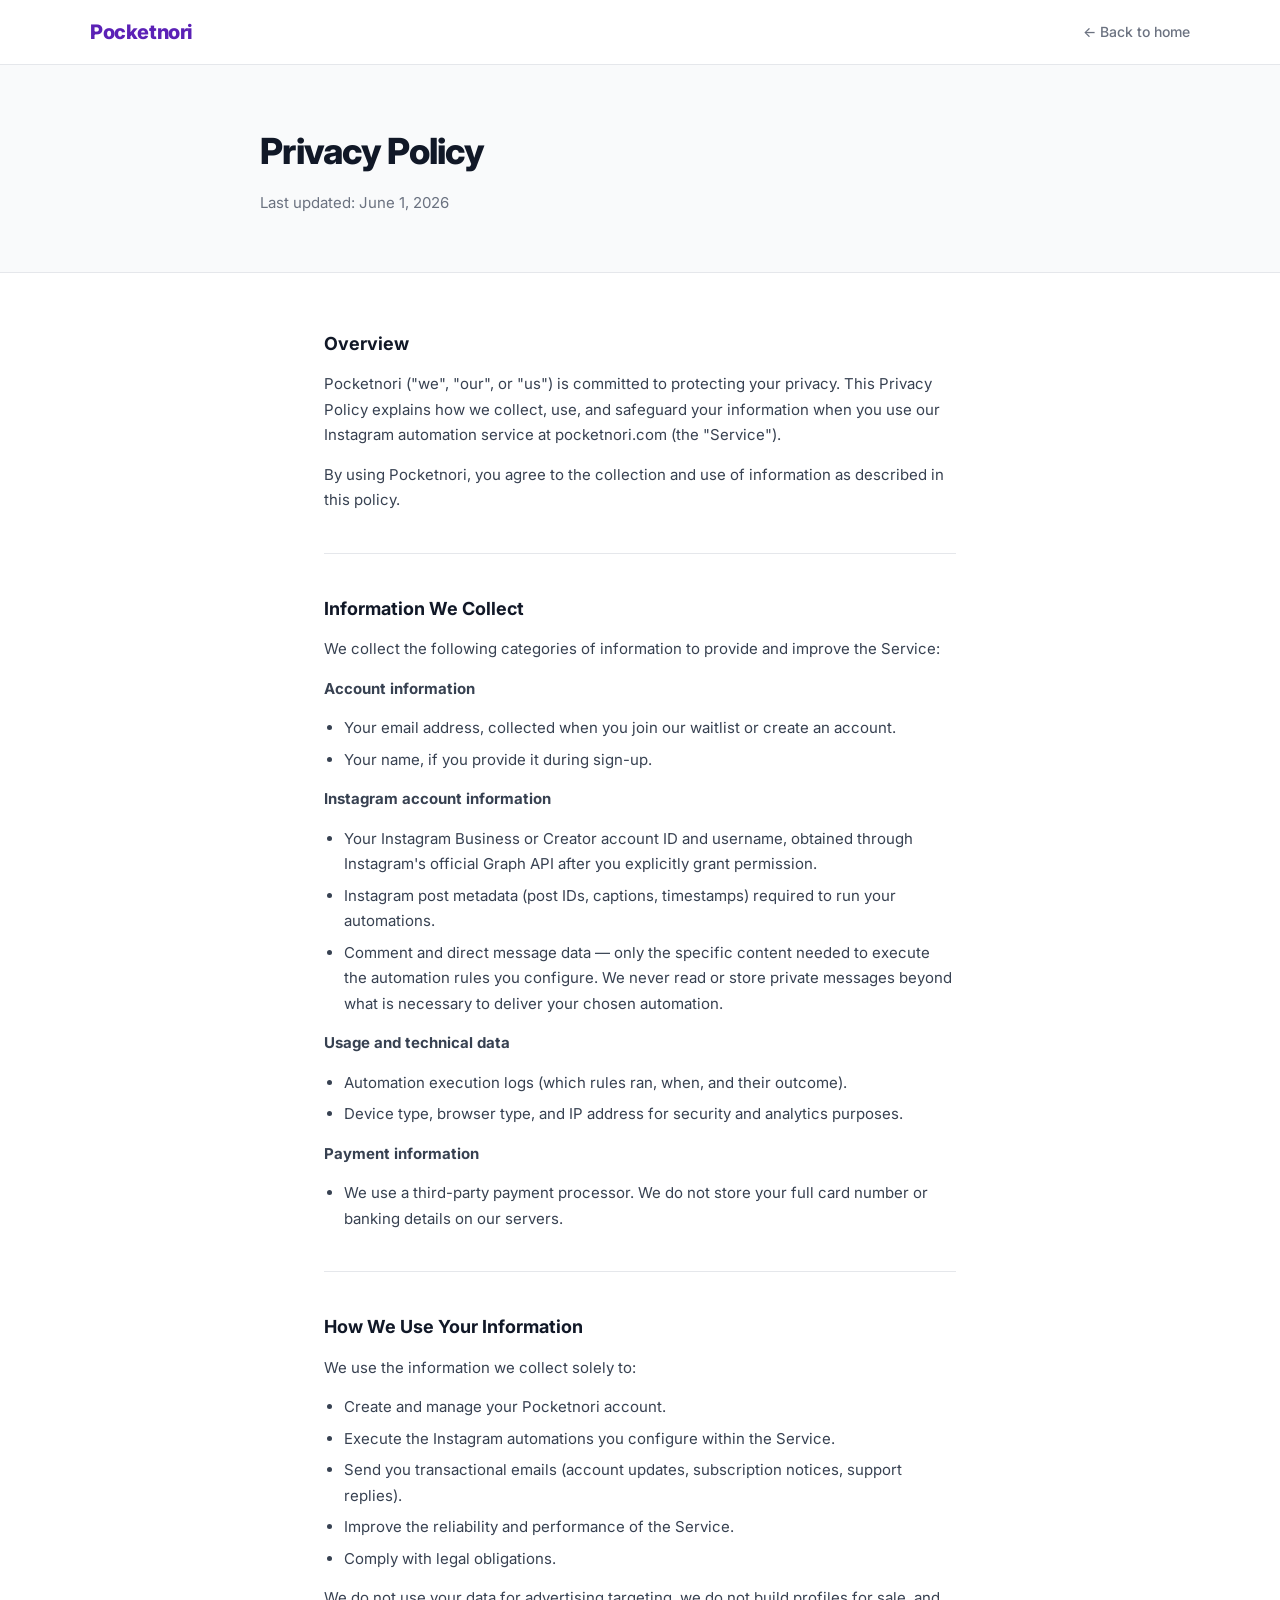
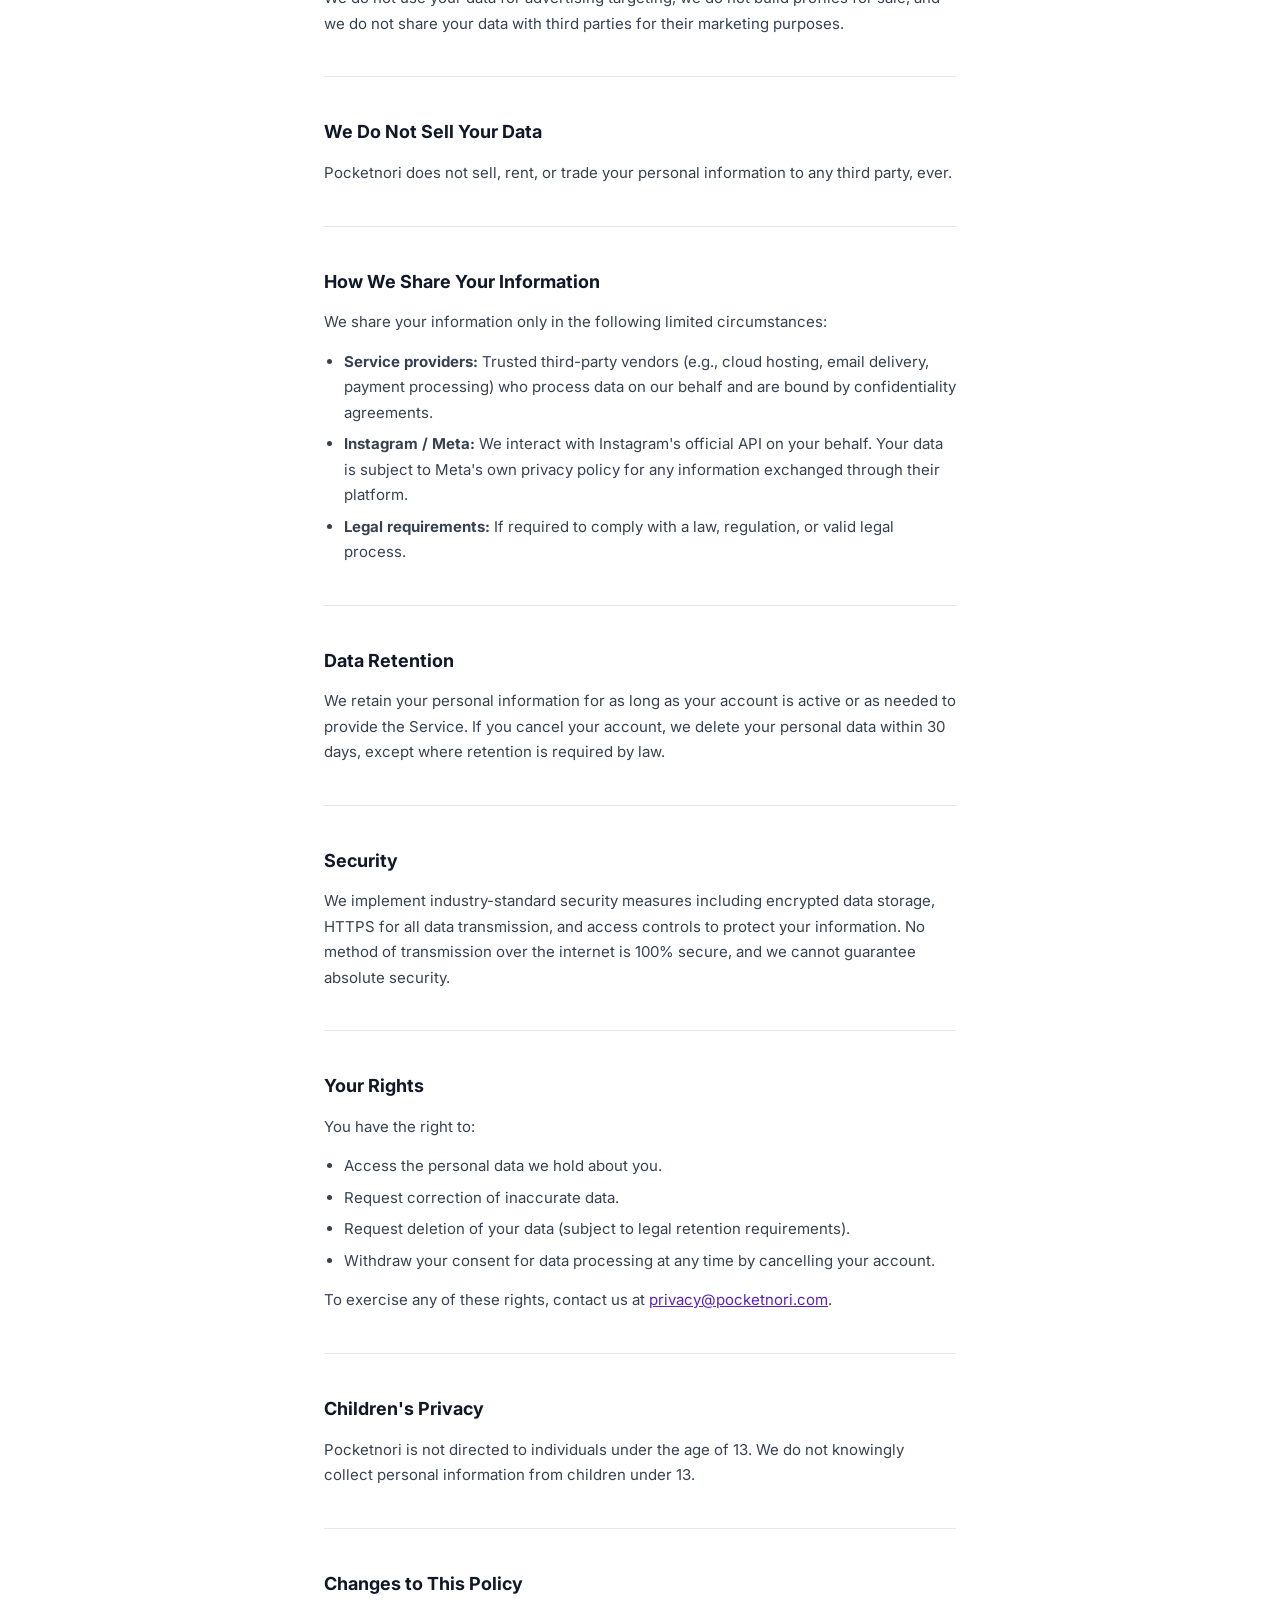
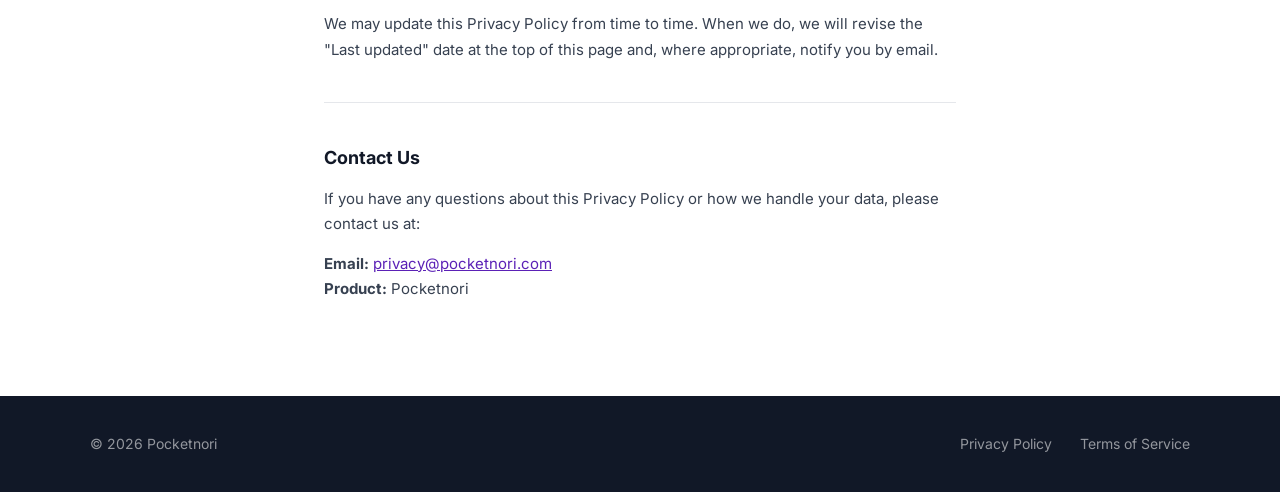
==== privacy.html @ 9545c4e3 "feat: initial Pocketnori landing page Adds index.html (full landing page with hero, how-it-works, fe" ====
<!DOCTYPE html>
<html lang="en">
<head>
  <meta charset="UTF-8" />
  <meta name="viewport" content="width=device-width, initial-scale=1.0" />
  <title>Privacy Policy — Pocketnori</title>
  <link rel="preconnect" href="https://fonts.googleapis.com" />
  <link rel="preconnect" href="https://fonts.gstatic.com" crossorigin />
  <link href="https://fonts.googleapis.com/css2?family=Inter:wght@400;500;600;700;800&display=swap" rel="stylesheet" />
  <style>
    *, *::before, *::after { box-sizing: border-box; margin: 0; padding: 0; }

    :root {
      --purple:       #5B21B6;
      --purple-dark:  #4C1D95;
      --grey-bg:      #F9FAFB;
      --text:         #111827;
      --text-muted:   #6B7280;
      --border:       #E5E7EB;
      --white:        #FFFFFF;
    }

    body {
      font-family: 'Inter', sans-serif;
      color: var(--text);
      background: var(--white);
      line-height: 1.7;
    }

    nav {
      background: var(--white);
      border-bottom: 1px solid var(--border);
      padding: 0 5%;
    }
    .nav-inner {
      max-width: 1100px;
      margin: 0 auto;
      display: flex;
      align-items: center;
      justify-content: space-between;
      height: 64px;
    }
    .logo {
      font-size: 1.25rem;
      font-weight: 800;
      color: var(--purple);
      text-decoration: none;
      letter-spacing: -0.02em;
    }
    .back-link {
      font-size: 0.875rem;
      font-weight: 500;
      color: var(--text-muted);
      text-decoration: none;
    }
    .back-link:hover { color: var(--purple); }

    .page-header {
      background: var(--grey-bg);
      padding: 56px 5%;
      border-bottom: 1px solid var(--border);
    }
    .page-header .inner { max-width: 760px; margin: 0 auto; }
    .page-header h1 {
      font-size: clamp(1.75rem, 3.5vw, 2.25rem);
      font-weight: 800;
      letter-spacing: -0.02em;
      margin-bottom: 8px;
    }
    .page-header p { color: var(--text-muted); font-size: 0.9375rem; }

    .content {
      max-width: 760px;
      margin: 0 auto;
      padding: 56px 5% 80px;
    }

    .content h2 {
      font-size: 1.125rem;
      font-weight: 700;
      margin-top: 40px;
      margin-bottom: 12px;
      color: var(--text);
    }
    .content h2:first-child { margin-top: 0; }

    .content p {
      font-size: 0.9375rem;
      color: #374151;
      margin-bottom: 14px;
    }

    .content ul {
      margin: 0 0 14px 20px;
    }
    .content ul li {
      font-size: 0.9375rem;
      color: #374151;
      margin-bottom: 6px;
    }

    .content a { color: var(--purple); }

    .divider {
      border: none;
      border-top: 1px solid var(--border);
      margin: 40px 0;
    }

    footer {
      background: #111827;
      color: rgba(255,255,255,0.55);
      padding: 36px 5%;
    }
    .footer-inner {
      max-width: 1100px;
      margin: 0 auto;
      display: flex;
      align-items: center;
      justify-content: space-between;
      flex-wrap: wrap;
      gap: 12px;
      font-size: 0.875rem;
    }
    .footer-links { display: flex; gap: 28px; }
    .footer-links a { color: rgba(255,255,255,0.55); text-decoration: none; }
    .footer-links a:hover { color: #fff; }
  </style>
</head>
<body>

  <nav>
    <div class="nav-inner">
      <a href="/" class="logo">Pocketnori</a>
      <a href="/" class="back-link">← Back to home</a>
    </div>
  </nav>

  <div class="page-header">
    <div class="inner">
      <h1>Privacy Policy</h1>
      <p>Last updated: June 1, 2026</p>
    </div>
  </div>

  <div class="content">

    <h2>Overview</h2>
    <p>
      Pocketnori ("we", "our", or "us") is committed to protecting your privacy. This Privacy Policy
      explains how we collect, use, and safeguard your information when you use our Instagram
      automation service at pocketnori.com (the "Service").
    </p>
    <p>
      By using Pocketnori, you agree to the collection and use of information as described in this
      policy.
    </p>

    <hr class="divider" />

    <h2>Information We Collect</h2>
    <p>We collect the following categories of information to provide and improve the Service:</p>

    <p><strong>Account information</strong></p>
    <ul>
      <li>Your email address, collected when you join our waitlist or create an account.</li>
      <li>Your name, if you provide it during sign-up.</li>
    </ul>

    <p><strong>Instagram account information</strong></p>
    <ul>
      <li>Your Instagram Business or Creator account ID and username, obtained through Instagram's
        official Graph API after you explicitly grant permission.</li>
      <li>Instagram post metadata (post IDs, captions, timestamps) required to run your automations.</li>
      <li>Comment and direct message data — only the specific content needed to execute the
        automation rules you configure. We never read or store private messages beyond what is
        necessary to deliver your chosen automation.</li>
    </ul>

    <p><strong>Usage and technical data</strong></p>
    <ul>
      <li>Automation execution logs (which rules ran, when, and their outcome).</li>
      <li>Device type, browser type, and IP address for security and analytics purposes.</li>
    </ul>

    <p><strong>Payment information</strong></p>
    <ul>
      <li>We use a third-party payment processor. We do not store your full card number or
        banking details on our servers.</li>
    </ul>

    <hr class="divider" />

    <h2>How We Use Your Information</h2>
    <p>We use the information we collect solely to:</p>
    <ul>
      <li>Create and manage your Pocketnori account.</li>
      <li>Execute the Instagram automations you configure within the Service.</li>
      <li>Send you transactional emails (account updates, subscription notices, support replies).</li>
      <li>Improve the reliability and performance of the Service.</li>
      <li>Comply with legal obligations.</li>
    </ul>
    <p>
      We do not use your data for advertising targeting, we do not build profiles for sale, and we
      do not share your data with third parties for their marketing purposes.
    </p>

    <hr class="divider" />

    <h2>We Do Not Sell Your Data</h2>
    <p>
      Pocketnori does not sell, rent, or trade your personal information to any third party, ever.
    </p>

    <hr class="divider" />

    <h2>How We Share Your Information</h2>
    <p>
      We share your information only in the following limited circumstances:
    </p>
    <ul>
      <li><strong>Service providers:</strong> Trusted third-party vendors (e.g., cloud hosting,
        email delivery, payment processing) who process data on our behalf and are bound by
        confidentiality agreements.</li>
      <li><strong>Instagram / Meta:</strong> We interact with Instagram's official API on your
        behalf. Your data is subject to Meta's own privacy policy for any information exchanged
        through their platform.</li>
      <li><strong>Legal requirements:</strong> If required to comply with a law, regulation, or
        valid legal process.</li>
    </ul>

    <hr class="divider" />

    <h2>Data Retention</h2>
    <p>
      We retain your personal information for as long as your account is active or as needed to
      provide the Service. If you cancel your account, we delete your personal data within 30 days,
      except where retention is required by law.
    </p>

    <hr class="divider" />

    <h2>Security</h2>
    <p>
      We implement industry-standard security measures including encrypted data storage, HTTPS
      for all data transmission, and access controls to protect your information. No method of
      transmission over the internet is 100% secure, and we cannot guarantee absolute security.
    </p>

    <hr class="divider" />

    <h2>Your Rights</h2>
    <p>You have the right to:</p>
    <ul>
      <li>Access the personal data we hold about you.</li>
      <li>Request correction of inaccurate data.</li>
      <li>Request deletion of your data (subject to legal retention requirements).</li>
      <li>Withdraw your consent for data processing at any time by cancelling your account.</li>
    </ul>
    <p>
      To exercise any of these rights, contact us at
      <a href="mailto:privacy@pocketnori.com">privacy@pocketnori.com</a>.
    </p>

    <hr class="divider" />

    <h2>Children's Privacy</h2>
    <p>
      Pocketnori is not directed to individuals under the age of 13. We do not knowingly collect
      personal information from children under 13.
    </p>

    <hr class="divider" />

    <h2>Changes to This Policy</h2>
    <p>
      We may update this Privacy Policy from time to time. When we do, we will revise the "Last
      updated" date at the top of this page and, where appropriate, notify you by email.
    </p>

    <hr class="divider" />

    <h2>Contact Us</h2>
    <p>
      If you have any questions about this Privacy Policy or how we handle your data, please
      contact us at:
    </p>
    <p>
      <strong>Email:</strong> <a href="mailto:privacy@pocketnori.com">privacy@pocketnori.com</a><br />
      <strong>Product:</strong> Pocketnori
    </p>

  </div>

  <footer>
    <div class="footer-inner">
      <span>© 2026 Pocketnori</span>
      <div class="footer-links">
        <a href="/privacy.html">Privacy Policy</a>
        <a href="/terms.html">Terms of Service</a>
      </div>
    </div>
  </footer>

</body>
</html>
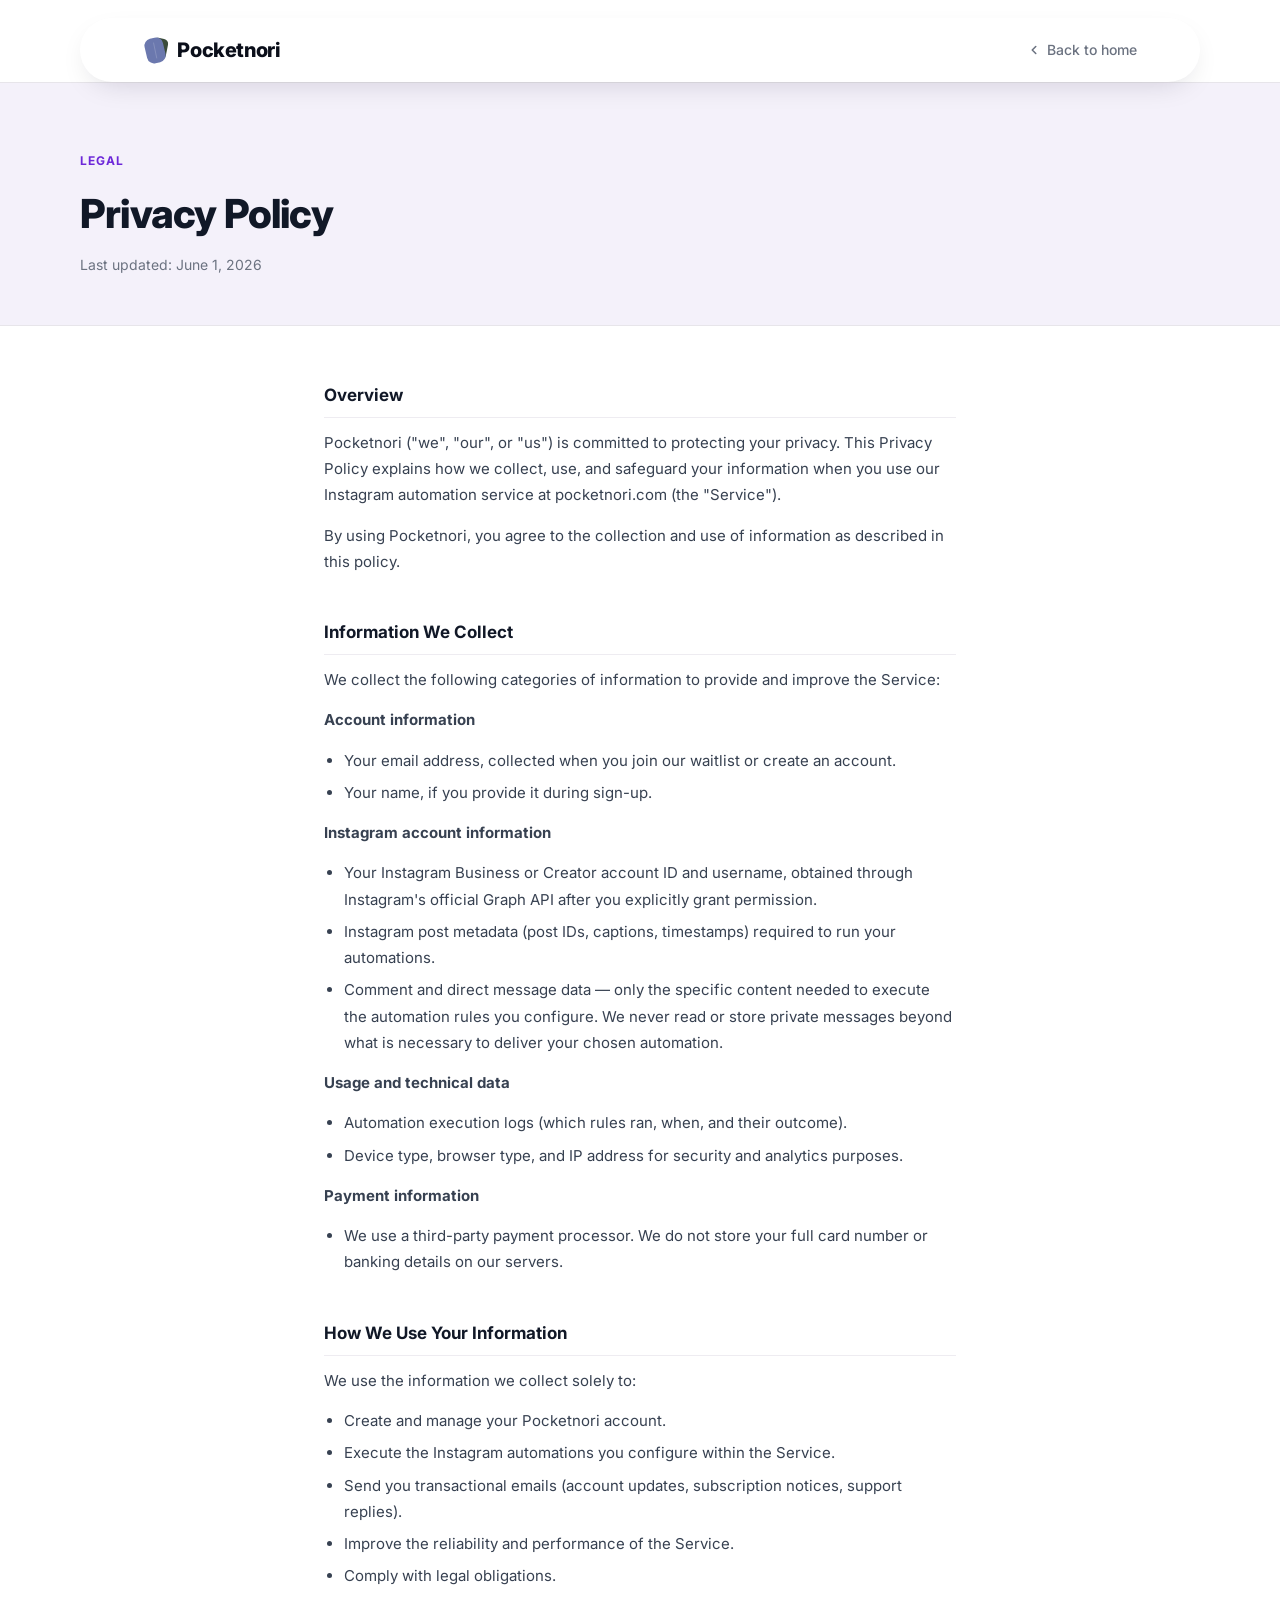
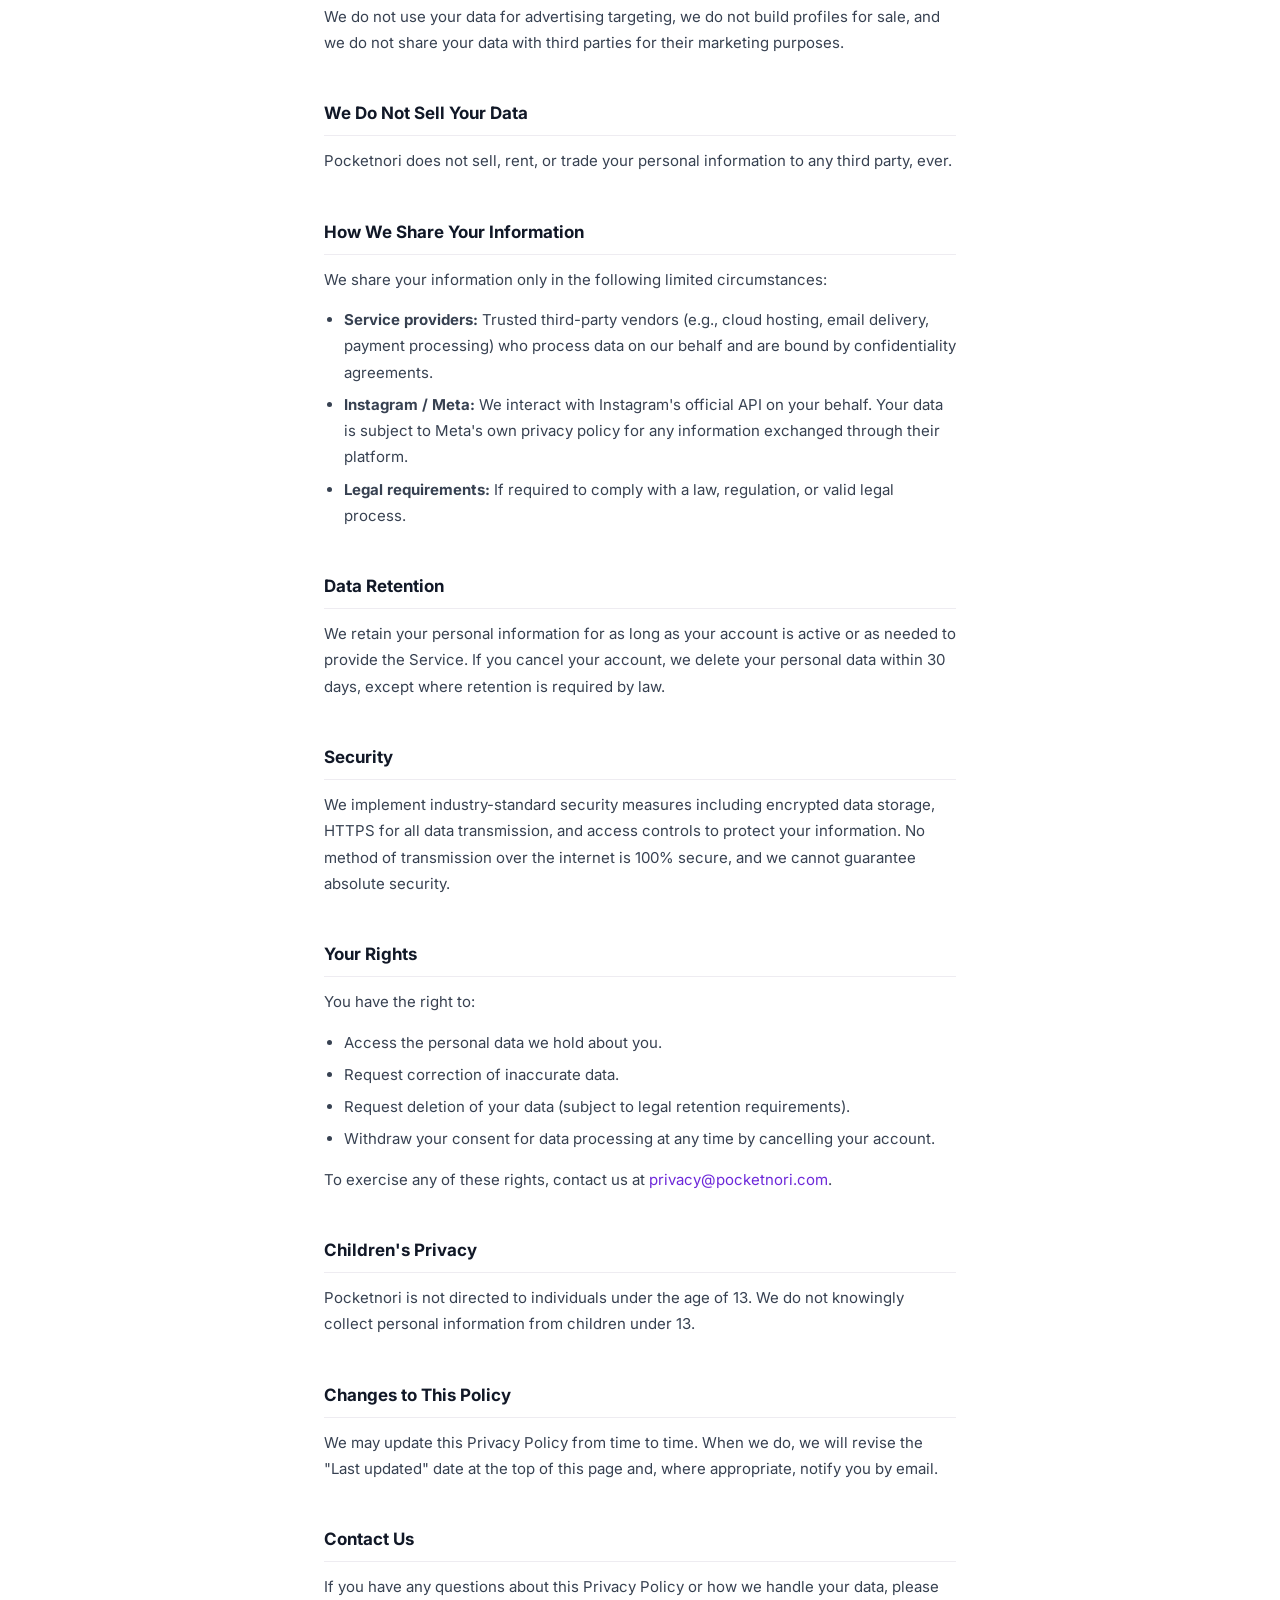
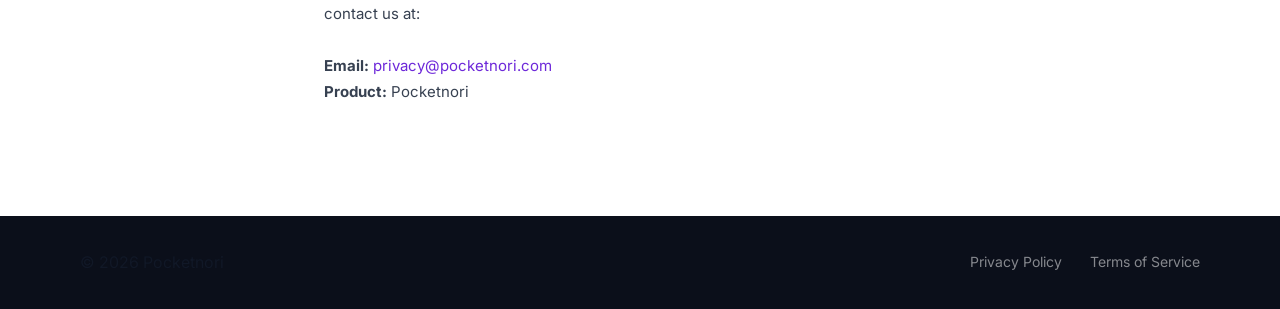
==== commit ecf7cc3e: "feat: recreate privacy and terms pages Restores privacy.html and terms.html with styling updated to " ====
--- a/privacy.html
+++ b/privacy.html
@@ -4,146 +4,115 @@
   <meta charset="UTF-8" />
   <meta name="viewport" content="width=device-width, initial-scale=1.0" />
   <title>Privacy Policy — Pocketnori</title>
-  <link rel="preconnect" href="https://fonts.googleapis.com" />
-  <link rel="preconnect" href="https://fonts.gstatic.com" crossorigin />
-  <link href="https://fonts.googleapis.com/css2?family=Inter:wght@400;500;600;700;800&display=swap" rel="stylesheet" />
+  <meta name="description" content="Pocketnori privacy policy — how we collect, use, and protect your data." />
+  <link rel="stylesheet" href="styles-bold.css" />
   <style>
-    *, *::before, *::after { box-sizing: border-box; margin: 0; padding: 0; }
-
-    :root {
-      --purple:       #5B21B6;
-      --purple-dark:  #4C1D95;
-      --grey-bg:      #F9FAFB;
-      --text:         #111827;
-      --text-muted:   #6B7280;
-      --border:       #E5E7EB;
-      --white:        #FFFFFF;
-    }
-
-    body {
-      font-family: 'Inter', sans-serif;
+    /* ── Legal page overrides ── */
+    .legal-header {
+      background: var(--tray);
+      border-bottom: 1px solid var(--border);
+      padding: 64px 5% 48px;
+    }
+    .legal-header .inner { max-width: var(--maxw); margin: 0 auto; }
+    .legal-header .kicker {
+      display: inline-block;
+      font-size: 0.75rem;
+      font-weight: 700;
+      letter-spacing: 0.08em;
+      text-transform: uppercase;
+      color: var(--brand);
+      margin-bottom: 12px;
+    }
+    .legal-header h1 {
+      font-size: clamp(1.75rem, 3.5vw, 2.5rem);
+      font-weight: 800;
+      letter-spacing: -0.02em;
       color: var(--text);
-      background: var(--white);
-      line-height: 1.7;
-    }
-
-    nav {
-      background: var(--white);
-      border-bottom: 1px solid var(--border);
-      padding: 0 5%;
-    }
-    .nav-inner {
-      max-width: 1100px;
+      margin-bottom: 8px;
+    }
+    .legal-header .meta { font-size: 0.875rem; color: var(--muted); }
+
+    .legal-body {
+      max-width: 760px;
       margin: 0 auto;
-      display: flex;
-      align-items: center;
-      justify-content: space-between;
-      height: 64px;
-    }
-    .logo {
-      font-size: 1.25rem;
-      font-weight: 800;
-      color: var(--purple);
-      text-decoration: none;
-      letter-spacing: -0.02em;
-    }
+      padding: 56px 5% 96px;
+    }
+
+    .legal-body h2 {
+      font-size: 1.0625rem;
+      font-weight: 700;
+      color: var(--text);
+      margin-top: 44px;
+      margin-bottom: 12px;
+      padding-bottom: 8px;
+      border-bottom: 1px solid var(--line);
+    }
+    .legal-body h2:first-child { margin-top: 0; }
+
+    .legal-body p {
+      font-size: 0.9375rem;
+      color: #374151;
+      margin-bottom: 14px;
+      line-height: 1.75;
+    }
+    .legal-body ul {
+      margin: 0 0 14px 20px;
+    }
+    .legal-body ul li {
+      font-size: 0.9375rem;
+      color: #374151;
+      line-height: 1.75;
+      margin-bottom: 6px;
+    }
+    .legal-body a { color: var(--brand); text-decoration: none; }
+    .legal-body a:hover { text-decoration: underline; }
+
+    /* ── Nav overrides for legal pages ── */
+    .nav-zone { position: relative; }
+    .nav { background: #fff; }
     .back-link {
       font-size: 0.875rem;
       font-weight: 500;
-      color: var(--text-muted);
+      color: var(--muted);
       text-decoration: none;
-    }
-    .back-link:hover { color: var(--purple); }
-
-    .page-header {
-      background: var(--grey-bg);
-      padding: 56px 5%;
-      border-bottom: 1px solid var(--border);
-    }
-    .page-header .inner { max-width: 760px; margin: 0 auto; }
-    .page-header h1 {
-      font-size: clamp(1.75rem, 3.5vw, 2.25rem);
-      font-weight: 800;
-      letter-spacing: -0.02em;
-      margin-bottom: 8px;
-    }
-    .page-header p { color: var(--text-muted); font-size: 0.9375rem; }
-
-    .content {
-      max-width: 760px;
-      margin: 0 auto;
-      padding: 56px 5% 80px;
-    }
-
-    .content h2 {
-      font-size: 1.125rem;
-      font-weight: 700;
-      margin-top: 40px;
-      margin-bottom: 12px;
-      color: var(--text);
-    }
-    .content h2:first-child { margin-top: 0; }
-
-    .content p {
-      font-size: 0.9375rem;
-      color: #374151;
-      margin-bottom: 14px;
-    }
-
-    .content ul {
-      margin: 0 0 14px 20px;
-    }
-    .content ul li {
-      font-size: 0.9375rem;
-      color: #374151;
-      margin-bottom: 6px;
-    }
-
-    .content a { color: var(--purple); }
-
-    .divider {
-      border: none;
-      border-top: 1px solid var(--border);
-      margin: 40px 0;
-    }
-
-    footer {
-      background: #111827;
-      color: rgba(255,255,255,0.55);
-      padding: 36px 5%;
-    }
-    .footer-inner {
-      max-width: 1100px;
-      margin: 0 auto;
       display: flex;
       align-items: center;
-      justify-content: space-between;
-      flex-wrap: wrap;
-      gap: 12px;
-      font-size: 0.875rem;
-    }
-    .footer-links { display: flex; gap: 28px; }
-    .footer-links a { color: rgba(255,255,255,0.55); text-decoration: none; }
-    .footer-links a:hover { color: #fff; }
+      gap: 6px;
+    }
+    .back-link:hover { color: var(--brand); }
   </style>
 </head>
 <body>
 
-  <nav>
-    <div class="nav-inner">
-      <a href="/" class="logo">Pocketnori</a>
-      <a href="/" class="back-link">← Back to home</a>
-    </div>
-  </nav>
-
-  <div class="page-header">
+  <!-- Nav -->
+  <div class="nav-zone" style="position:sticky;top:0;z-index:100;border-bottom:1px solid var(--border);">
+    <nav class="nav" style="max-width:var(--maxw);margin:0 auto;display:flex;align-items:center;justify-content:space-between;height:64px;padding:0 5%;">
+      <a href="/" class="brandmark" aria-label="Pocketnori home" style="display:flex;align-items:center;gap:8px;">
+        <svg width="26" height="29" viewBox="0 0 221 245" fill="none" aria-hidden="true">
+          <rect x="90.0098" y="6.68465" width="133.364" height="177.819" rx="42" transform="rotate(11.2302 90.0098 6.68465)" fill="#3A4B3A"></rect>
+          <rect y="36.8293" width="160" height="213.333" rx="60" transform="rotate(-13.3079 0 36.8293)" fill="#6B78AE"></rect>
+          <line x1="89.3032" y1="55.519" x2="117.303" y2="189.519" stroke="white" stroke-width="1.5"></line>
+        </svg>
+        <span class="name">Pocketnori</span>
+      </a>
+      <a href="/" class="back-link">
+        <svg width="14" height="14" viewBox="0 0 16 16" fill="none" stroke="currentColor" stroke-width="1.8" stroke-linecap="round" stroke-linejoin="round"><path d="M10 4L6 8l4 4"/></svg>
+        Back to home
+      </a>
+    </nav>
+  </div>
+
+  <!-- Header -->
+  <div class="legal-header">
     <div class="inner">
+      <div class="kicker">Legal</div>
       <h1>Privacy Policy</h1>
-      <p>Last updated: June 1, 2026</p>
+      <p class="meta">Last updated: June 1, 2026</p>
     </div>
   </div>
 
-  <div class="content">
+  <!-- Body -->
+  <div class="legal-body">
 
     <h2>Overview</h2>
     <p>
@@ -152,11 +121,8 @@
       automation service at pocketnori.com (the "Service").
     </p>
     <p>
-      By using Pocketnori, you agree to the collection and use of information as described in this
-      policy.
-    </p>
-
-    <hr class="divider" />
+      By using Pocketnori, you agree to the collection and use of information as described in this policy.
+    </p>
 
     <h2>Information We Collect</h2>
     <p>We collect the following categories of information to provide and improve the Service:</p>
@@ -172,9 +138,9 @@
       <li>Your Instagram Business or Creator account ID and username, obtained through Instagram's
         official Graph API after you explicitly grant permission.</li>
       <li>Instagram post metadata (post IDs, captions, timestamps) required to run your automations.</li>
-      <li>Comment and direct message data — only the specific content needed to execute the
-        automation rules you configure. We never read or store private messages beyond what is
-        necessary to deliver your chosen automation.</li>
+      <li>Comment and direct message data — only the specific content needed to execute the automation
+        rules you configure. We never read or store private messages beyond what is necessary to
+        deliver your chosen automation.</li>
     </ul>
 
     <p><strong>Usage and technical data</strong></p>
@@ -188,8 +154,6 @@
       <li>We use a third-party payment processor. We do not store your full card number or
         banking details on our servers.</li>
     </ul>
-
-    <hr class="divider" />
 
     <h2>How We Use Your Information</h2>
     <p>We use the information we collect solely to:</p>
@@ -205,19 +169,13 @@
       do not share your data with third parties for their marketing purposes.
     </p>
 
-    <hr class="divider" />
-
     <h2>We Do Not Sell Your Data</h2>
     <p>
       Pocketnori does not sell, rent, or trade your personal information to any third party, ever.
     </p>
 
-    <hr class="divider" />
-
     <h2>How We Share Your Information</h2>
-    <p>
-      We share your information only in the following limited circumstances:
-    </p>
+    <p>We share your information only in the following limited circumstances:</p>
     <ul>
       <li><strong>Service providers:</strong> Trusted third-party vendors (e.g., cloud hosting,
         email delivery, payment processing) who process data on our behalf and are bound by
@@ -229,8 +187,6 @@
         valid legal process.</li>
     </ul>
 
-    <hr class="divider" />
-
     <h2>Data Retention</h2>
     <p>
       We retain your personal information for as long as your account is active or as needed to
@@ -238,16 +194,12 @@
       except where retention is required by law.
     </p>
 
-    <hr class="divider" />
-
     <h2>Security</h2>
     <p>
-      We implement industry-standard security measures including encrypted data storage, HTTPS
-      for all data transmission, and access controls to protect your information. No method of
+      We implement industry-standard security measures including encrypted data storage, HTTPS for
+      all data transmission, and access controls to protect your information. No method of
       transmission over the internet is 100% secure, and we cannot guarantee absolute security.
     </p>
-
-    <hr class="divider" />
 
     <h2>Your Rights</h2>
     <p>You have the right to:</p>
@@ -262,37 +214,30 @@
       <a href="mailto:privacy@pocketnori.com">privacy@pocketnori.com</a>.
     </p>
 
-    <hr class="divider" />
-
     <h2>Children's Privacy</h2>
     <p>
       Pocketnori is not directed to individuals under the age of 13. We do not knowingly collect
       personal information from children under 13.
     </p>
 
-    <hr class="divider" />
-
     <h2>Changes to This Policy</h2>
     <p>
-      We may update this Privacy Policy from time to time. When we do, we will revise the "Last
-      updated" date at the top of this page and, where appropriate, notify you by email.
-    </p>
-
-    <hr class="divider" />
+      We may update this Privacy Policy from time to time. When we do, we will revise the
+      "Last updated" date at the top of this page and, where appropriate, notify you by email.
+    </p>
 
     <h2>Contact Us</h2>
     <p>
       If you have any questions about this Privacy Policy or how we handle your data, please
-      contact us at:
-    </p>
-    <p>
+      contact us at:<br /><br />
       <strong>Email:</strong> <a href="mailto:privacy@pocketnori.com">privacy@pocketnori.com</a><br />
       <strong>Product:</strong> Pocketnori
     </p>
 
   </div>
 
-  <footer>
+  <!-- Footer -->
+  <footer class="footer">
     <div class="footer-inner">
       <span>© 2026 Pocketnori</span>
       <div class="footer-links">
--- a/styles-bold.css
+++ b/styles-bold.css
@@ -0,0 +1,367 @@
+/* ============================================================
+   POCKETNORI — bold SaaS redesign
+   Inter + Instrument Serif · violet accent · video hero
+   ============================================================ */
+
+@import url('https://fonts.googleapis.com/css2?family=Inter:wght@400;500;600;700;800&family=Instrument+Serif:ital@0;1&display=swap');
+
+:root {
+  --brand:       #6D28D9;   /* violet-700 */
+  --brand-dark:  #5B21B6;
+  --brand-soft:  #F1ECFD;
+  --brand-tint:  #EDE9FE;
+  --pink:        #DB2777;
+
+  --ink:         #0B0F1A;   /* dark CTA + dark sections */
+  --text:        #111827;
+  --muted:       #6B7280;
+  --border:      #E7E5EA;
+  --line:        #EEECF1;
+  --white:       #FFFFFF;
+  --page:        #ECEAEF;
+  --hero-bg:     #1B1726;
+  --tray:        #F4F1FA;
+
+  --accent:      var(--brand);
+
+  --radius-pill: 100px;
+  --radius-2xl:  30px;
+  --radius-xl:   22px;
+  --radius-lg:   16px;
+  --radius-md:   12px;
+
+  --shadow-sm:   0 1px 2px rgba(17,12,34,.06), 0 1px 1px rgba(17,12,34,.04);
+  --shadow-md:   0 10px 30px -12px rgba(17,12,34,.18);
+  --shadow-lg:   0 30px 70px -28px rgba(17,12,34,.45);
+
+  --maxw: 1120px;
+}
+
+* , *::before, *::after { box-sizing: border-box; margin: 0; padding: 0; }
+html { scroll-behavior: smooth; }
+body {
+  font-family: 'Inter', system-ui, sans-serif;
+  color: var(--text);
+  background: #fff;
+  -webkit-font-smoothing: antialiased;
+  line-height: 1.6;
+}
+::selection { background: var(--brand); color: #fff; }
+img, svg, video { display: block; }
+
+.serif-i { font-family: 'Instrument Serif', Georgia, serif; font-style: italic; font-weight: 400; }
+
+/* Headline serif-italic accent (tweakable which word) */
+.hero h1 .accent-customers, .hero h1 .accent-automatically { font-style: normal; }
+body[data-accent-word="customers"] .hero h1 .accent-customers,
+body[data-accent-word="automatically"] .hero h1 .accent-automatically {
+  font-family: 'Instrument Serif', Georgia, serif; font-style: italic; font-weight: 400; letter-spacing: -0.01em;
+}
+
+/* ── Buttons ─────────────────────────────────────────────── */
+.btn {
+  display: inline-flex; align-items: center; gap: 10px;
+  font-family: 'Inter', sans-serif; font-size: 15px; font-weight: 600;
+  text-decoration: none; border: none; cursor: pointer;
+  border-radius: var(--radius-pill);
+  transition: background .18s ease, transform .18s ease, box-shadow .18s ease, color .18s ease;
+  white-space: nowrap;
+}
+.btn-dark { background: var(--ink); color: #fff; padding: 9px 9px 9px 22px; }
+.btn-dark:hover { transform: translateY(-1px); }
+.btn-dark .chev {
+  width: 28px; height: 28px; border-radius: 50%;
+  background: rgba(255,255,255,.16);
+  display: inline-flex; align-items: center; justify-content: center;
+}
+.btn-brand { background: var(--brand); color: #fff; padding: 13px 28px; box-shadow: 0 8px 20px -8px var(--brand); }
+.btn-brand:hover { background: var(--brand-dark); transform: translateY(-1px); }
+.btn-white { background: #fff; color: var(--brand); padding: 13px 28px; }
+.btn-white:hover { background: var(--brand-tint); }
+.btn-ghost { background: #fff; color: var(--ink); border: 1px solid var(--border); padding: 12px 26px; }
+.btn-ghost:hover { border-color: var(--brand); color: var(--brand); }
+.btn-sm { padding: 9px 18px; font-size: 14px; }
+
+/* ── Layout ──────────────────────────────────────────────── */
+.container { max-width: var(--maxw); margin: 0 auto; padding: 0 28px; }
+section { padding: clamp(72px, 9vw, 116px) 0; }
+
+.eyebrow {
+  display: inline-flex; align-items: center; gap: 9px;
+  background: #fff; border: 1px solid var(--border);
+  border-radius: var(--radius-pill); padding: 7px 16px 7px 13px;
+  font-size: 13px; font-weight: 600; color: var(--text); box-shadow: var(--shadow-sm);
+}
+.eyebrow .dot { width: 8px; height: 8px; border-radius: 50%; background: var(--brand);
+  background-image: linear-gradient(135deg, var(--brand), var(--pink)); }
+
+.section-head { text-align: center; max-width: 680px; margin: 0 auto clamp(40px, 6vw, 64px); }
+.section-head .kicker {
+  display: inline-block; font-size: 13px; font-weight: 700; letter-spacing: .08em;
+  text-transform: uppercase; color: var(--brand); margin-bottom: 16px;
+}
+.section-head h2 {
+  font-size: clamp(30px, 4.6vw, 48px); font-weight: 800; line-height: 1.08;
+  letter-spacing: -0.03em; color: var(--ink);
+}
+.section-head p { margin-top: 16px; font-size: 17px; color: var(--muted); }
+
+/* ── Logo ────────────────────────────────────────────────── */
+.brandmark { display: inline-flex; align-items: center; gap: 10px; text-decoration: none; }
+.brandmark .name { font-size: 20px; font-weight: 800; letter-spacing: -0.02em; color: var(--ink); }
+
+/* ============================================================
+   HERO
+   ============================================================ */
+.hero-pad { padding: 12px; }
+@media (min-width: 640px) { .hero-pad { padding: 16px; } }
+
+.hero {
+  position: relative; overflow: hidden;
+  border-radius: clamp(22px, 2.4vw, 34px);
+  background: var(--hero-bg);
+  background-image:
+    radial-gradient(120% 90% at 18% 0%, rgba(124,58,237,.55), transparent 55%),
+    radial-gradient(110% 80% at 92% 8%, rgba(219,39,119,.42), transparent 52%),
+    radial-gradient(120% 100% at 50% 120%, rgba(37,18,72,.9), transparent 60%),
+    linear-gradient(180deg, #241a3a 0%, #17122a 100%);
+  min-height: calc(100vh - 24px);
+  display: flex; flex-direction: column;
+}
+.hero-video, .hero-poster {
+  position: absolute; inset: 0; width: 100%; height: 100%;
+  object-fit: cover; pointer-events: none; z-index: 0;
+}
+.hero-scrim {
+  position: absolute; inset: 0; z-index: 1; pointer-events: none;
+  background:
+    linear-gradient(180deg, rgba(11,9,18,.30) 0%, rgba(11,9,18,.10) 26%, rgba(11,9,18,.12) 60%, rgba(20,15,34,.78) 100%);
+}
+.hero > .hero-inner, .hero > .nav-zone { position: relative; z-index: 2; }
+
+/* Nav */
+.nav-zone { display: flex; justify-content: center; padding: 18px 16px 0; }
+.nav {
+  width: 100%; max-width: 940px;
+  background: rgba(255,255,255,.96); backdrop-filter: blur(8px);
+  border: 1px solid rgba(255,255,255,.6);
+  border-radius: var(--radius-pill);
+  box-shadow: var(--shadow-md);
+  padding: 8px 8px 8px 20px;
+  display: flex; align-items: center; gap: 16px; position: relative;
+}
+.nav-links { display: none; gap: 30px; margin: 0 auto; }
+.nav-links a { font-size: 14px; font-weight: 500; color: #374151; text-decoration: none; transition: color .15s; }
+.nav-links a:hover { color: var(--brand); }
+.nav-right { margin-left: auto; display: flex; align-items: center; gap: 10px; }
+.nav-cta { display: none; }
+@media (min-width: 900px) {
+  .nav-links { display: flex; }
+  .nav-right { margin-left: 0; }
+  .nav-cta { display: inline-flex; }
+}
+.hamb {
+  display: inline-flex; flex-direction: column; gap: 4px; align-items: center; justify-content: center;
+  width: 42px; height: 42px; border-radius: 50%; border: none; cursor: pointer; background: var(--ink);
+}
+.hamb span { width: 16px; height: 2px; background: #fff; border-radius: 2px; }
+@media (min-width: 900px) { .hamb { display: none; } }
+.mobile-menu {
+  display: none; position: absolute; top: calc(100% + 8px); left: 8px; right: 8px;
+  background: #fff; border: 1px solid var(--border); border-radius: 18px; padding: 10px;
+  box-shadow: var(--shadow-lg); z-index: 40;
+}
+.mobile-menu.open { display: block; }
+.mobile-menu a { display: block; font-size: 15px; font-weight: 500; color: #374151; text-decoration: none; padding: 12px 14px; border-radius: 12px; }
+.mobile-menu a:hover { background: var(--brand-soft); color: var(--brand); }
+
+/* Hero content */
+.hero-inner {
+  flex: 1 1 auto; display: block; text-align: center;
+  padding: clamp(34px, 5.5vw, 64px) 20px 0;
+}
+.hero-badge {
+  display: inline-flex; align-items: center; gap: 9px;
+  background: rgba(255,255,255,.14); border: 1px solid rgba(255,255,255,.22);
+  backdrop-filter: blur(6px);
+  border-radius: var(--radius-pill); padding: 7px 16px 7px 13px;
+  font-size: 13px; font-weight: 600; color: #fff;
+}
+.hero-badge .dot { width: 8px; height: 8px; border-radius: 50%; background-image: linear-gradient(135deg,#A78BFA,var(--pink)); }
+.hero h1 {
+  margin: 26px auto 0; color: #fff;
+  font-size: clamp(38px, 6vw, 72px); font-weight: 700; line-height: 1.04; letter-spacing: -0.035em;
+  max-width: 16ch;
+}
+.hero h1 .serif-i { font-weight: 400; letter-spacing: -0.01em; }
+.hero .sub {
+  margin: 22px auto 0; font-size: clamp(15px, 1.7vw, 19px); line-height: 1.5;
+  color: rgba(255,255,255,.82); max-width: 42ch;
+}
+.hero .hero-cta { margin-top: 30px; }
+
+/* Dashboard preview */
+.dash {
+  width: 100%; max-width: 920px; margin: clamp(40px, 6vw, 60px) auto 0;
+  background: var(--tray); border-radius: var(--radius-2xl) var(--radius-2xl) 0 0;
+  padding: clamp(16px, 2.4vw, 26px); box-shadow: var(--shadow-lg);
+}
+.dash-grid { display: grid; grid-template-columns: repeat(3, 1fr); gap: 16px; }
+@media (max-width: 880px) { .dash-grid { grid-template-columns: repeat(2, 1fr); } }
+@media (max-width: 560px) { .dash-grid { grid-template-columns: 1fr; } }
+.dcard {
+  background: #fff; border: 1px solid var(--line); border-radius: var(--radius-xl); padding: 22px; text-align: left;
+}
+.dcard-head { display: flex; align-items: baseline; gap: 8px; font-size: 14px; }
+.dcard-head .k { color: var(--brand); font-weight: 700; }
+.dcard-head .when { color: var(--muted); font-weight: 500; }
+.dcard .bignum { display: flex; align-items: center; gap: 10px; margin-top: 12px; }
+.dcard .bignum b { font-size: 28px; font-weight: 700; color: var(--ink); letter-spacing: -0.02em; }
+.trend { display: inline-flex; align-items: center; gap: 4px; font-size: 11px; font-weight: 600; border-radius: var(--radius-pill); padding: 3px 9px; }
+.trend.down { background: #FEF2F2; color: #DC2626; }
+.trend.up   { background: #F0FDF4; color: #16A34A; }
+.dcard .cap { font-size: 12px; color: var(--muted); margin-top: 8px; }
+
+.gauge-wrap { display: flex; flex-direction: column; align-items: center; margin-top: 14px; }
+.gauge-wrap .gtitle { font-size: 12px; font-weight: 600; color: var(--muted); margin-bottom: 4px; align-self: center; }
+.gauge { width: 100%; max-width: 240px; }
+.gauge-labels { display: flex; justify-content: space-between; width: 100%; max-width: 200px; margin: -6px auto 0; font-size: 11px; color: #9CA3AF; }
+
+.seg { display: flex; background: #F3F4F6; border-radius: var(--radius-pill); padding: 4px; margin-top: 16px; }
+.seg button { flex: 1; border: none; background: none; cursor: pointer; font-family: inherit;
+  font-size: 12px; font-weight: 600; color: var(--muted); padding: 7px 0; border-radius: var(--radius-pill); transition: all .15s; }
+.seg button.on { background: #fff; color: var(--ink); box-shadow: var(--shadow-sm); }
+
+/* form card */
+.fgroup { display: flex; flex-direction: column; gap: 6px; }
+.fgroup + .fgroup { margin-top: 12px; }
+.fgroup label { font-size: 12px; color: #374151; font-weight: 500; }
+.fselect, .finput {
+  display: flex; align-items: center; justify-content: space-between;
+  border: 1px solid var(--border); border-radius: var(--radius-md); padding: 9px 12px;
+  font-size: 13px; color: var(--ink); font-weight: 500; background: #fff;
+}
+.finput .pre { color: var(--muted); }
+.fcard-foot { display: flex; align-items: center; gap: 14px; margin-top: 18px; }
+.fcard-foot .cancel { font-size: 13px; color: var(--muted); text-decoration: underline; cursor: pointer; }
+.fcard-foot .x { margin-left: auto; color: var(--muted); cursor: pointer; display: inline-flex; }
+
+/* ============================================================
+   HOW IT WORKS
+   ============================================================ */
+.section-light { background: var(--white); }
+.section-grey { background: var(--page); }
+.steps { display: grid; grid-template-columns: repeat(3, 1fr); gap: 24px; }
+.step {
+  background: #fff; border: 1px solid var(--border); border-radius: var(--radius-xl);
+  padding: 32px 28px; box-shadow: var(--shadow-sm); position: relative; overflow: hidden;
+}
+.step .snum {
+  width: 48px; height: 48px; border-radius: 14px;
+  background: var(--brand-soft); color: var(--brand);
+  display: flex; align-items: center; justify-content: center;
+  font-size: 18px; font-weight: 800; margin-bottom: 22px;
+}
+.step h3 { font-size: 19px; font-weight: 700; color: var(--ink); margin-bottom: 10px; letter-spacing: -0.01em; }
+.step p { font-size: 15px; color: var(--muted); }
+
+/* ============================================================
+   FEATURES
+   ============================================================ */
+.feature-cards { display: grid; grid-template-columns: repeat(3, 1fr); gap: 24px; }
+.fcard2 {
+  background: #fff; border: 1px solid var(--border); border-radius: var(--radius-xl);
+  padding: 30px 28px; transition: transform .2s ease, box-shadow .2s ease, border-color .2s ease;
+}
+.fcard2:hover { transform: translateY(-4px); box-shadow: var(--shadow-md); border-color: transparent; }
+.fcard2 .ficon {
+  width: 50px; height: 50px; border-radius: 14px; display: flex; align-items: center; justify-content: center;
+  background: var(--brand-soft); color: var(--brand); margin-bottom: 20px;
+}
+.fcard2 h3 { font-size: 19px; font-weight: 700; color: var(--ink); margin-bottom: 10px; letter-spacing: -0.01em; }
+.fcard2 p { font-size: 15px; color: var(--muted); }
+
+/* ============================================================
+   PRICING
+   ============================================================ */
+.pricing-cards { display: flex; justify-content: center; gap: 24px; flex-wrap: wrap; }
+.pcard {
+  background: #fff; border: 1px solid var(--border); border-radius: var(--radius-2xl);
+  padding: 38px 34px; width: 350px; position: relative; box-shadow: var(--shadow-sm);
+}
+.pcard.featured { border: 2px solid var(--brand); box-shadow: var(--shadow-md); }
+.pbadge {
+  position: absolute; top: -14px; right: 30px;
+  background: var(--brand); color: #fff; font-size: 12px; font-weight: 700; letter-spacing: .03em;
+  padding: 6px 15px; border-radius: var(--radius-pill);
+}
+.pcard .plan { font-size: 13px; font-weight: 700; text-transform: uppercase; letter-spacing: .08em; color: var(--muted); }
+.pcard .price { font-size: 46px; font-weight: 800; color: var(--ink); letter-spacing: -0.03em; line-height: 1; margin-top: 16px; }
+.pcard .price span { font-size: 16px; font-weight: 500; color: var(--muted); }
+.plist { list-style: none; margin: 28px 0 32px; }
+.plist li { display: flex; align-items: center; gap: 11px; font-size: 15px; color: #374151; padding: 9px 0; border-bottom: 1px solid var(--line); }
+.plist li:last-child { border-bottom: none; }
+.plist .check { flex-shrink: 0; width: 20px; height: 20px; border-radius: 50%; background: var(--brand-soft); color: var(--brand); display: flex; align-items: center; justify-content: center; }
+.pcard .btn { width: 100%; justify-content: center; }
+
+/* ============================================================
+   WAITLIST (dark)
+   ============================================================ */
+.waitlist { background: var(--ink); color: #fff; position: relative; overflow: hidden; }
+.waitlist::before {
+  content: ""; position: absolute; width: 620px; height: 620px; border-radius: 50%;
+  background: radial-gradient(circle, rgba(109,40,217,.45), transparent 62%);
+  top: -280px; left: 50%; transform: translateX(-50%); pointer-events: none;
+}
+.waitlist .container { position: relative; }
+.waitlist .section-head h2 { color: #fff; }
+.waitlist .section-head .kicker { color: #C4B5FD; }
+.waitlist .section-head p { color: rgba(255,255,255,.7); }
+.waitlist-form { display: flex; gap: 12px; max-width: 520px; margin: 0 auto; }
+.waitlist-form input {
+  flex: 1; border: 1px solid rgba(255,255,255,.18); background: rgba(255,255,255,.07);
+  border-radius: var(--radius-pill); padding: 15px 24px; font-size: 15px; color: #fff; outline: none;
+  font-family: inherit; transition: border-color .15s;
+}
+.waitlist-form input::placeholder { color: rgba(255,255,255,.45); }
+.waitlist-form input:focus { border-color: #A78BFA; }
+.thanks {
+  display: none; max-width: 520px; margin: 0 auto; text-align: center;
+  background: rgba(255,255,255,.08); border: 1px solid rgba(255,255,255,.18);
+  border-radius: var(--radius-lg); padding: 24px; font-size: 16px; font-weight: 500;
+}
+
+/* ============================================================
+   FAQ
+   ============================================================ */
+.faq-list { max-width: 760px; margin: 0 auto; }
+.faq-item { background: #fff; border: 1px solid var(--border); border-radius: var(--radius-lg); margin-bottom: 14px; overflow: hidden; transition: box-shadow .2s, border-color .2s; }
+.faq-item.open { box-shadow: var(--shadow-md); border-color: transparent; }
+.faq-q { width: 100%; background: none; border: none; cursor: pointer; display: flex; justify-content: space-between; align-items: center; gap: 18px;
+  padding: 22px 26px; text-align: left; font-family: inherit; font-size: 17px; font-weight: 600; color: var(--ink); }
+.faq-icon { flex-shrink: 0; width: 30px; height: 30px; border-radius: 50%; background: var(--brand-soft); color: var(--brand);
+  display: flex; align-items: center; justify-content: center; font-size: 20px; transition: transform .25s; }
+.faq-item.open .faq-icon { transform: rotate(45deg); }
+.faq-a { max-height: 0; overflow: hidden; transition: max-height .3s ease, padding .25s ease; font-size: 15px; color: var(--muted); line-height: 1.7; padding: 0 26px; }
+.faq-item.open .faq-a { max-height: 240px; padding: 0 26px 24px; }
+
+/* ============================================================
+   FOOTER
+   ============================================================ */
+footer { background: var(--ink); padding: 34px 28px; }
+.footer-inner { max-width: var(--maxw); margin: 0 auto; display: flex; align-items: center; justify-content: space-between; flex-wrap: wrap; gap: 14px; }
+.footer-inner .copy { font-size: 14px; color: rgba(255,255,255,.5); }
+.footer-links { display: flex; gap: 28px; }
+.footer-links a { font-size: 14px; color: rgba(255,255,255,.5); text-decoration: none; transition: color .15s; }
+.footer-links a:hover { color: #fff; }
+
+/* ── Responsive ──────────────────────────────────────────── */
+@media (max-width: 860px) {
+  .steps { grid-template-columns: 1fr; }
+  .feature-cards { grid-template-columns: 1fr; }
+}
+@media (max-width: 560px) {
+  .waitlist-form { flex-direction: column; }
+  .waitlist-form .btn { justify-content: center; }
+  .footer-inner { flex-direction: column; align-items: flex-start; }
+}
